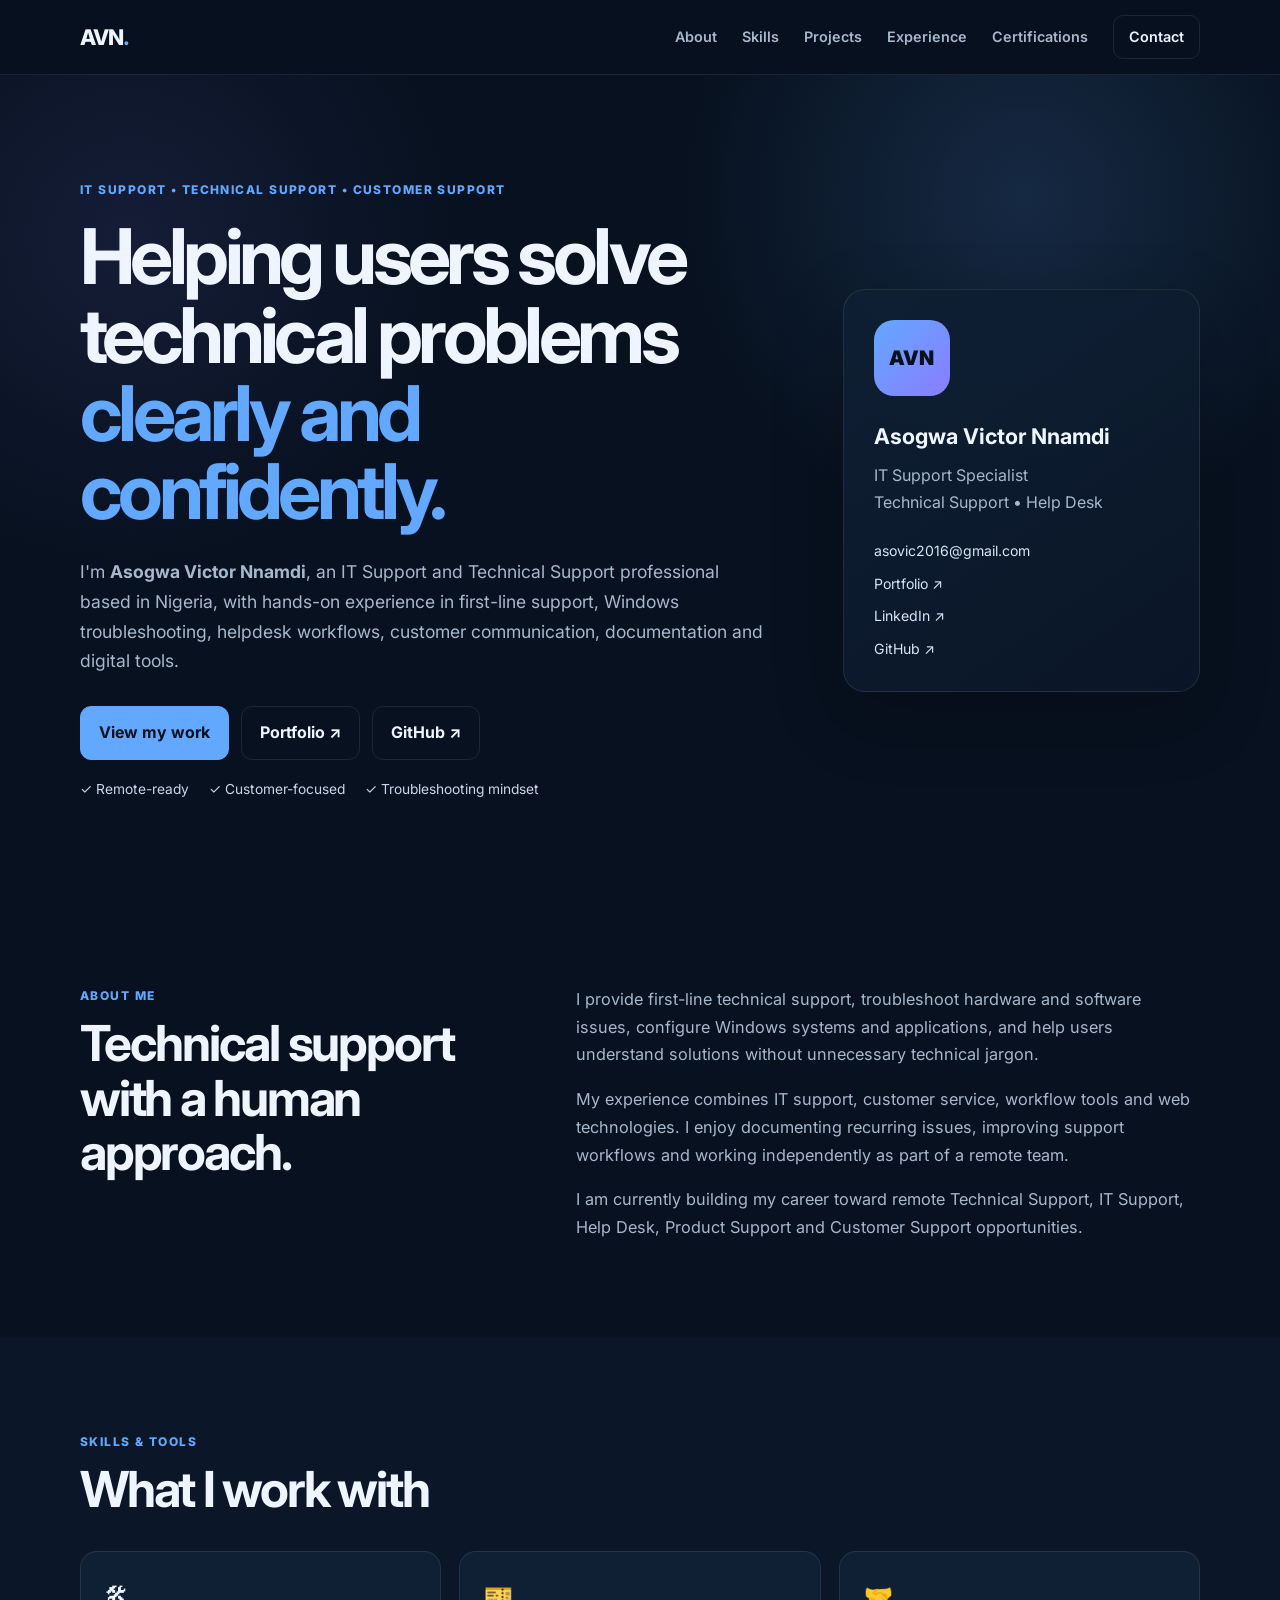
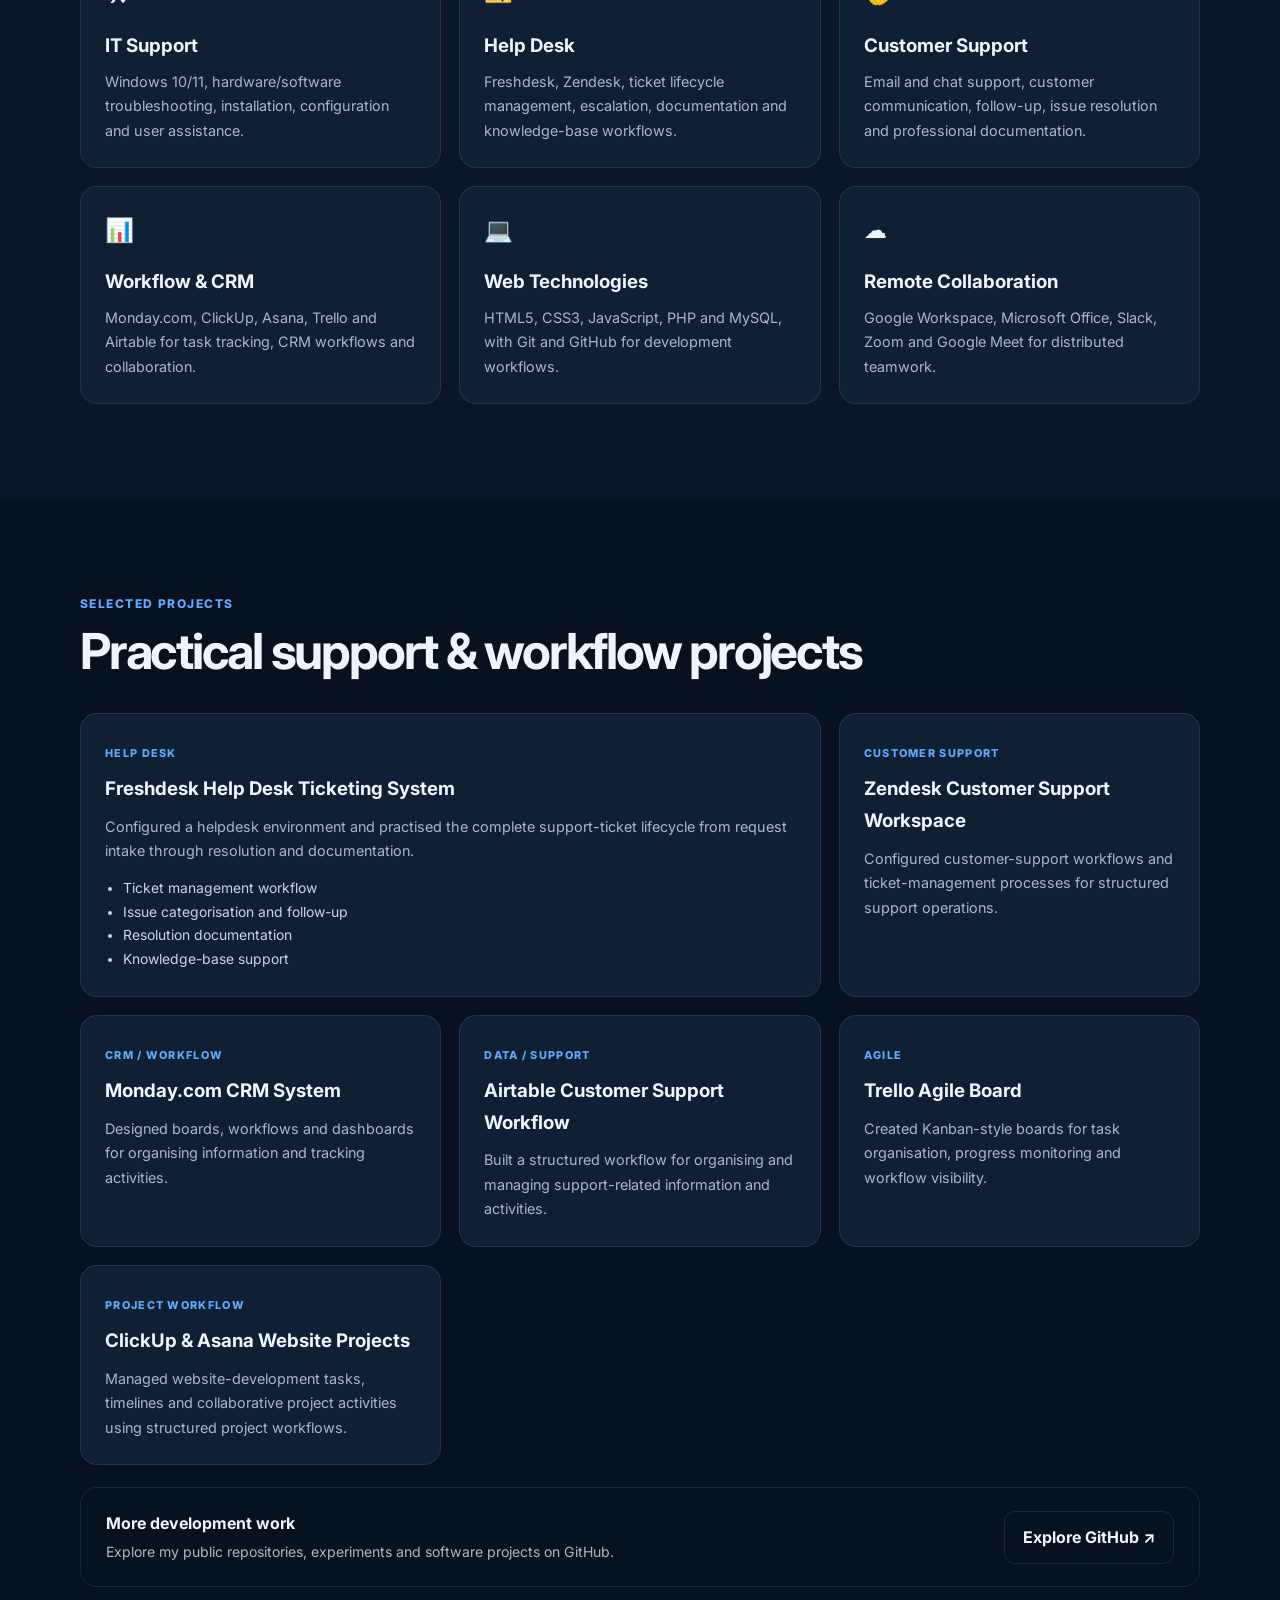
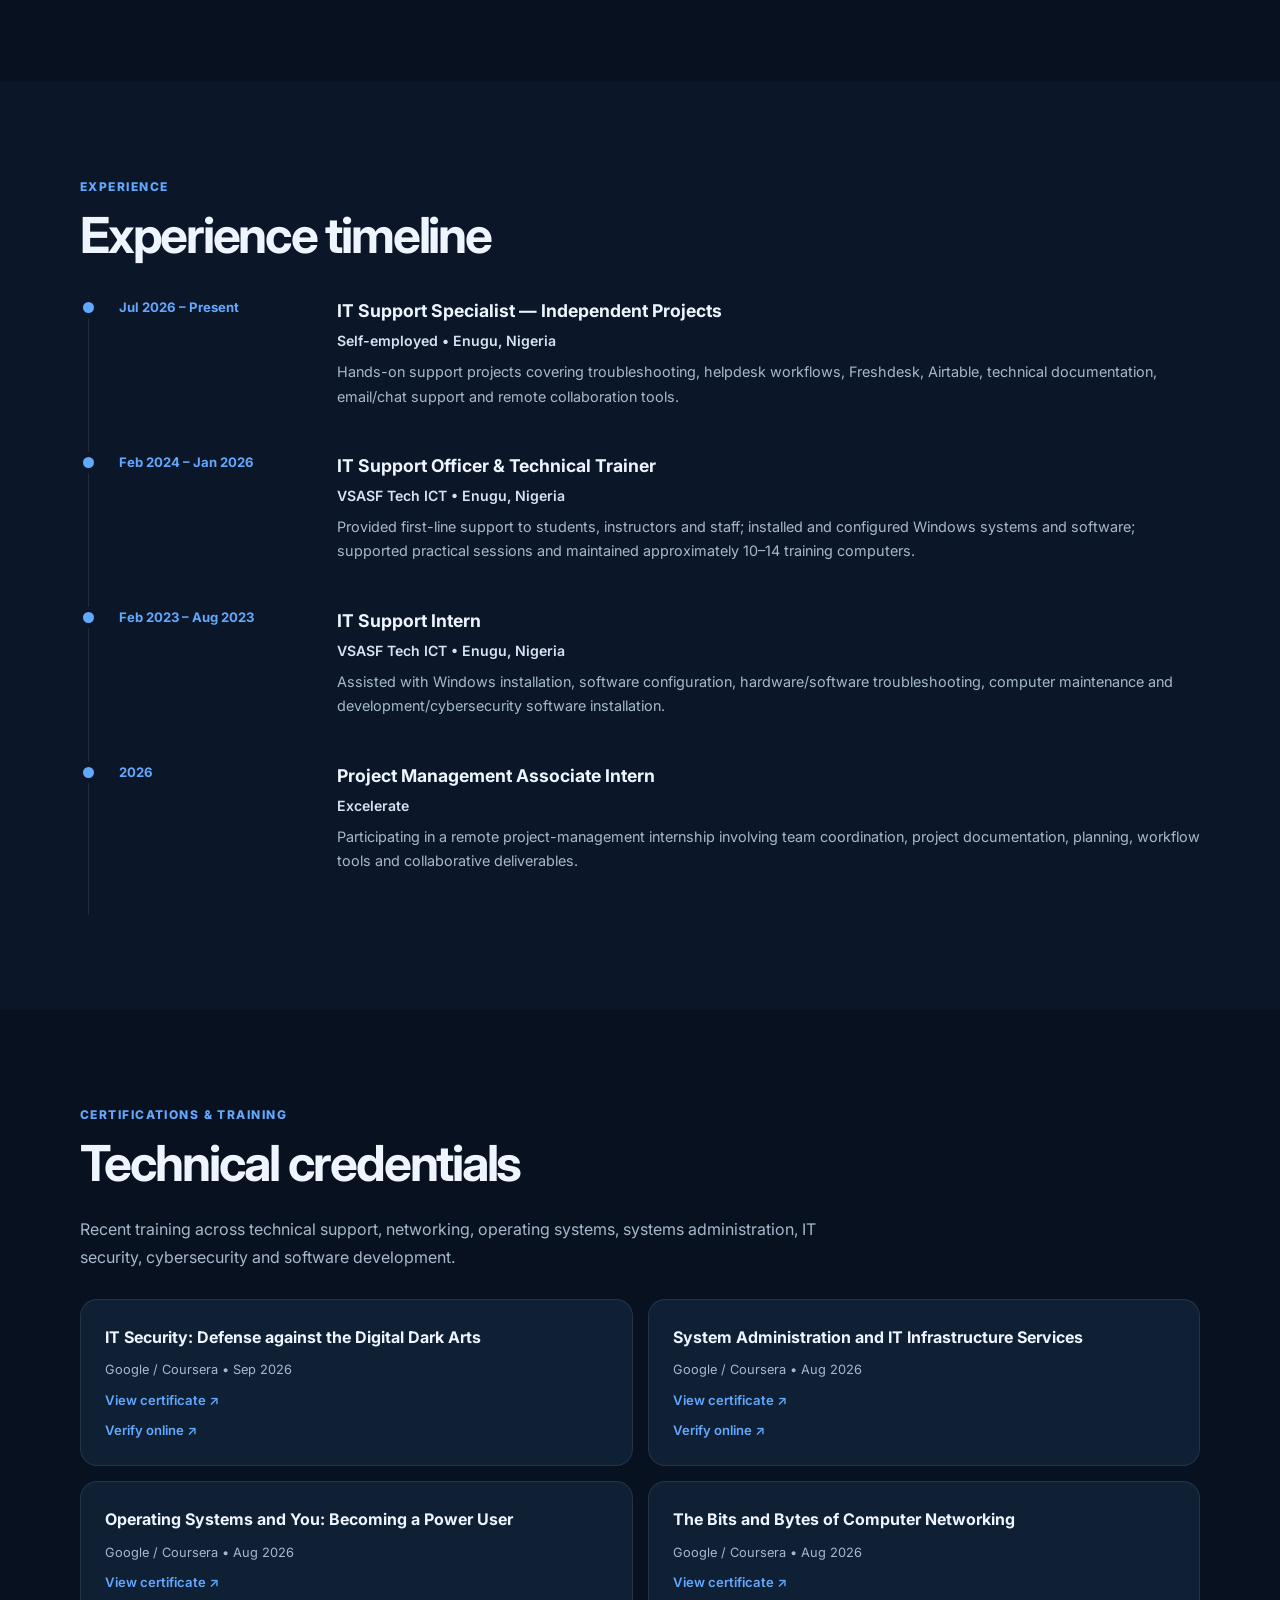
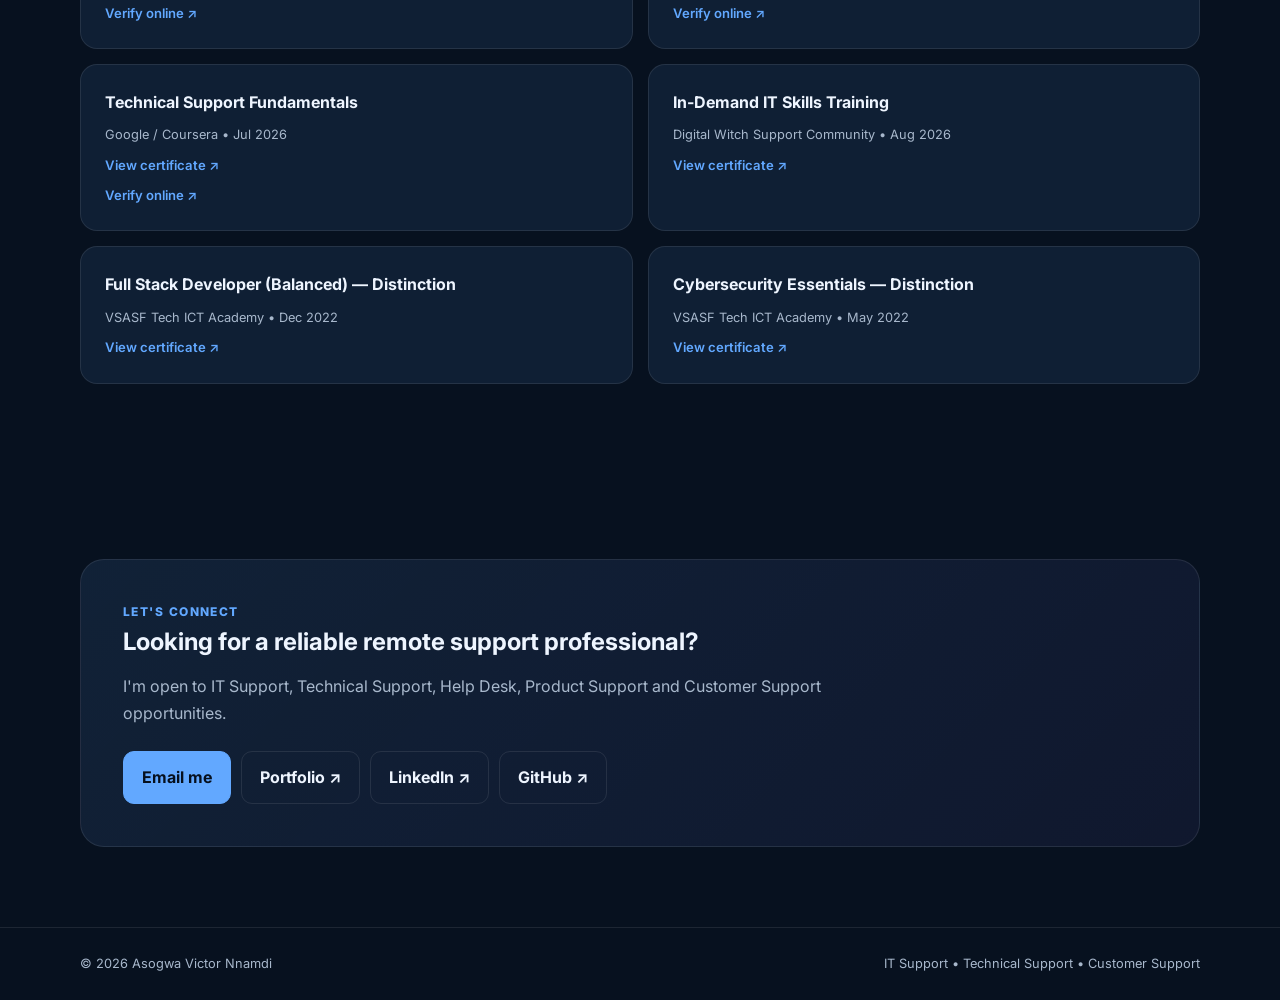
==== va/index.html @ 349ba72a "Create VA portfolio section" ====
<!doctype html><html lang="en"><head><meta charset="utf-8"><meta name="viewport" content="width=device-width, initial-scale=1"><title>Asogwa Victor Nnamdi | Virtual Assistant Portfolio</title><meta http-equiv="refresh" content="0;url=../"><link rel="canonical" href="https://asovic25.github.io/"></head><body><p>Virtual Assistant portfolio build placeholder.</p></body></html>
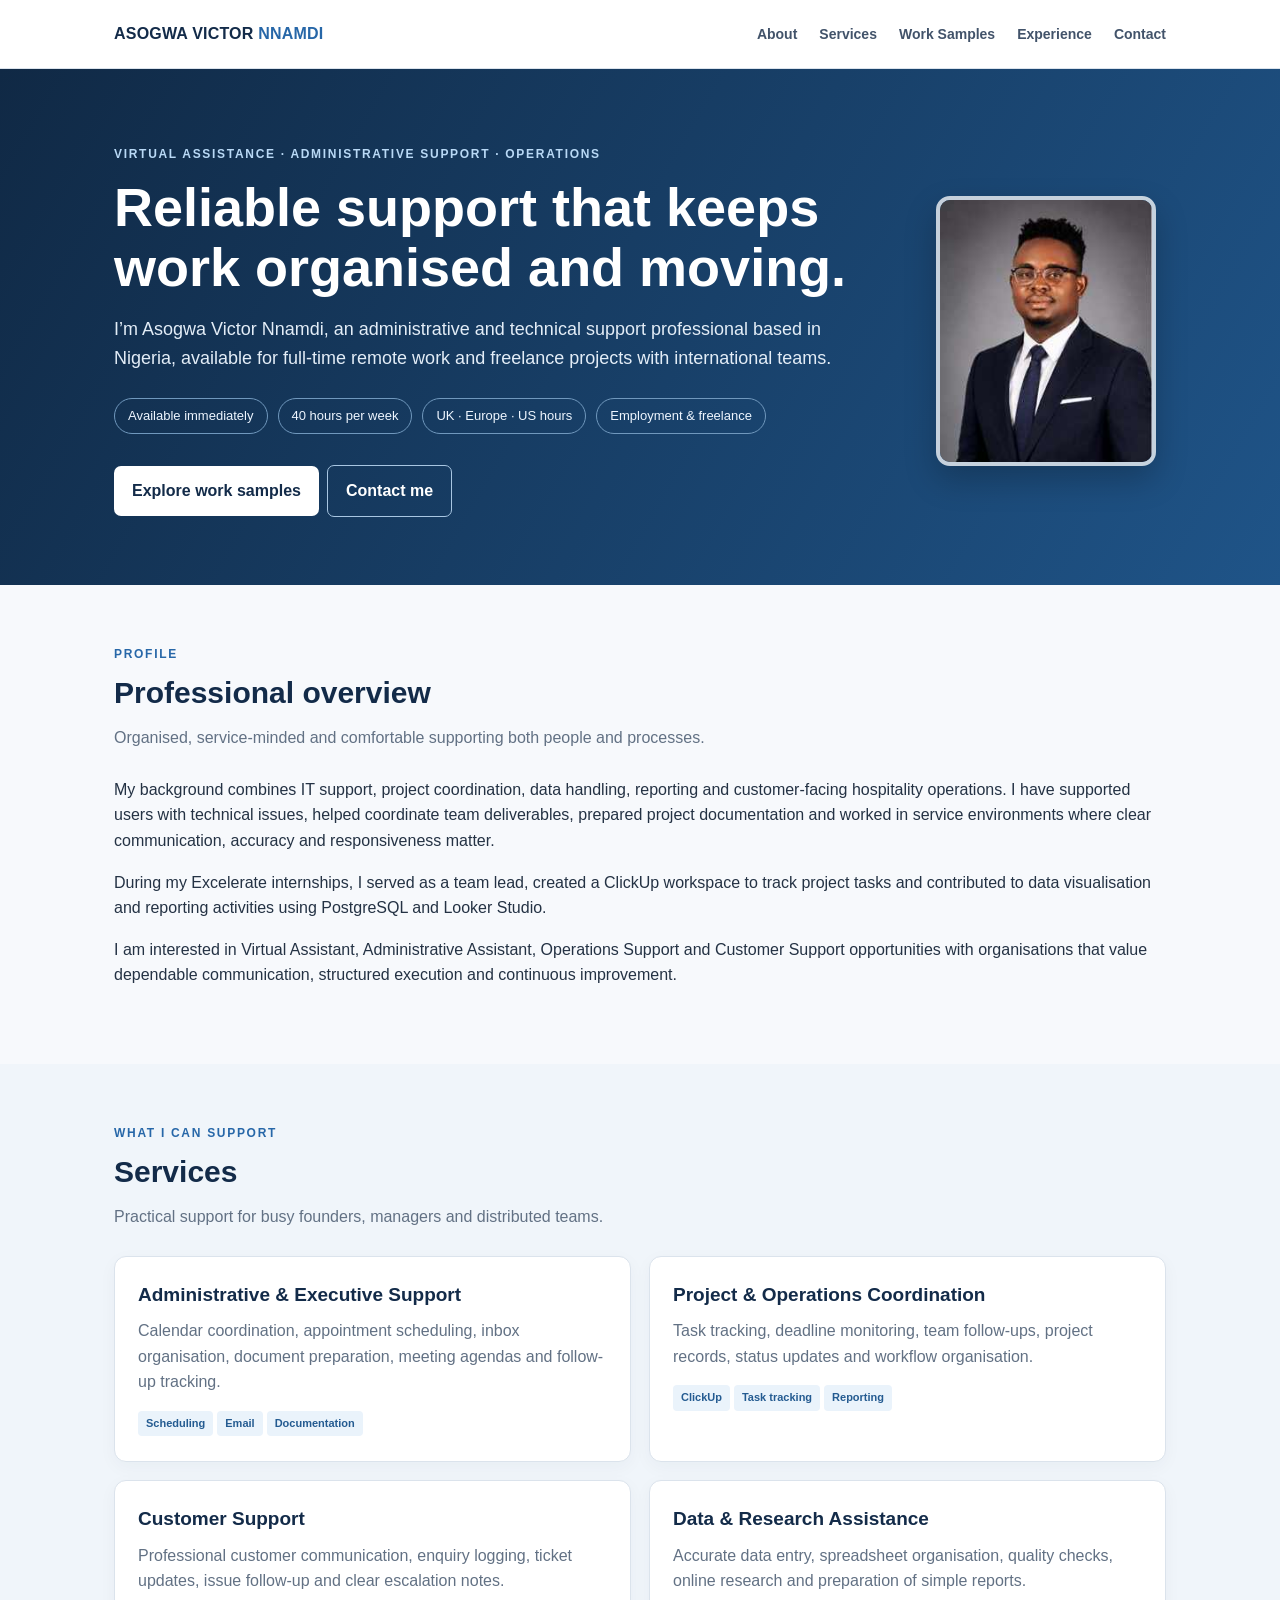
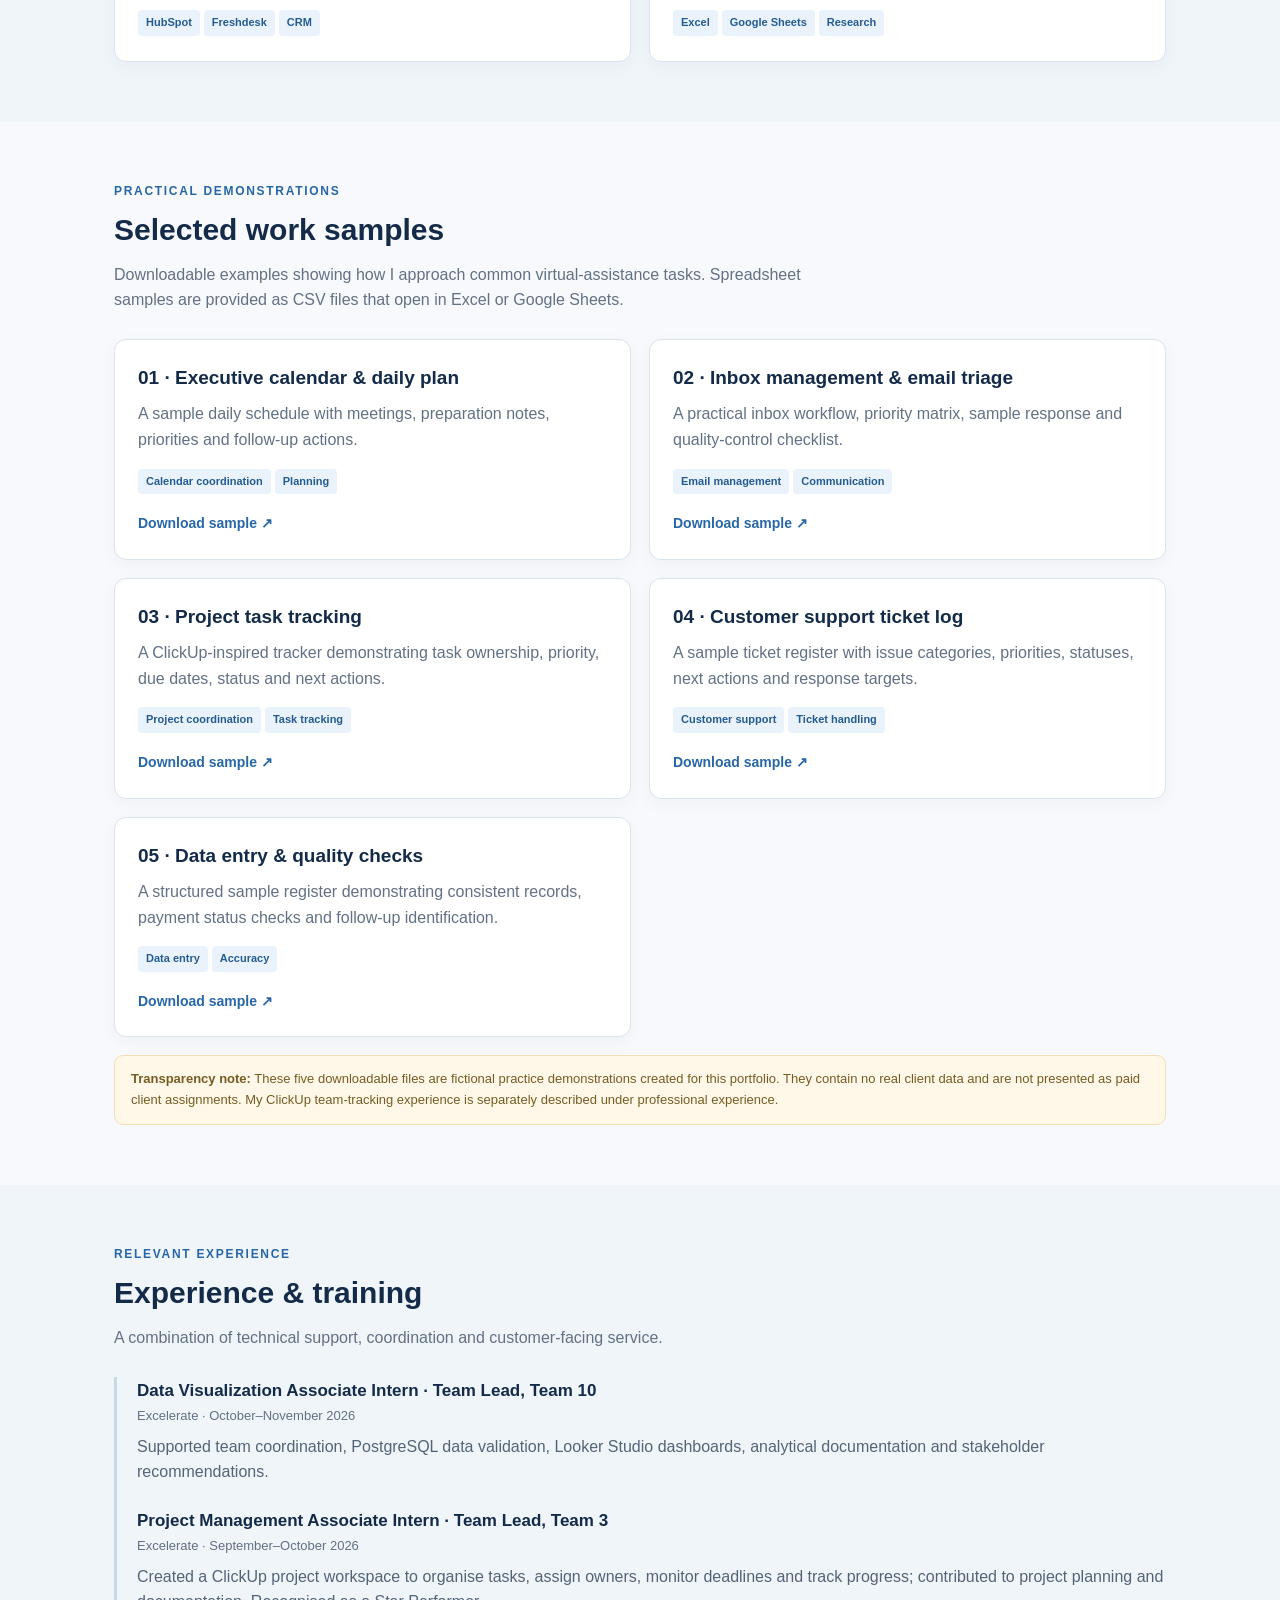
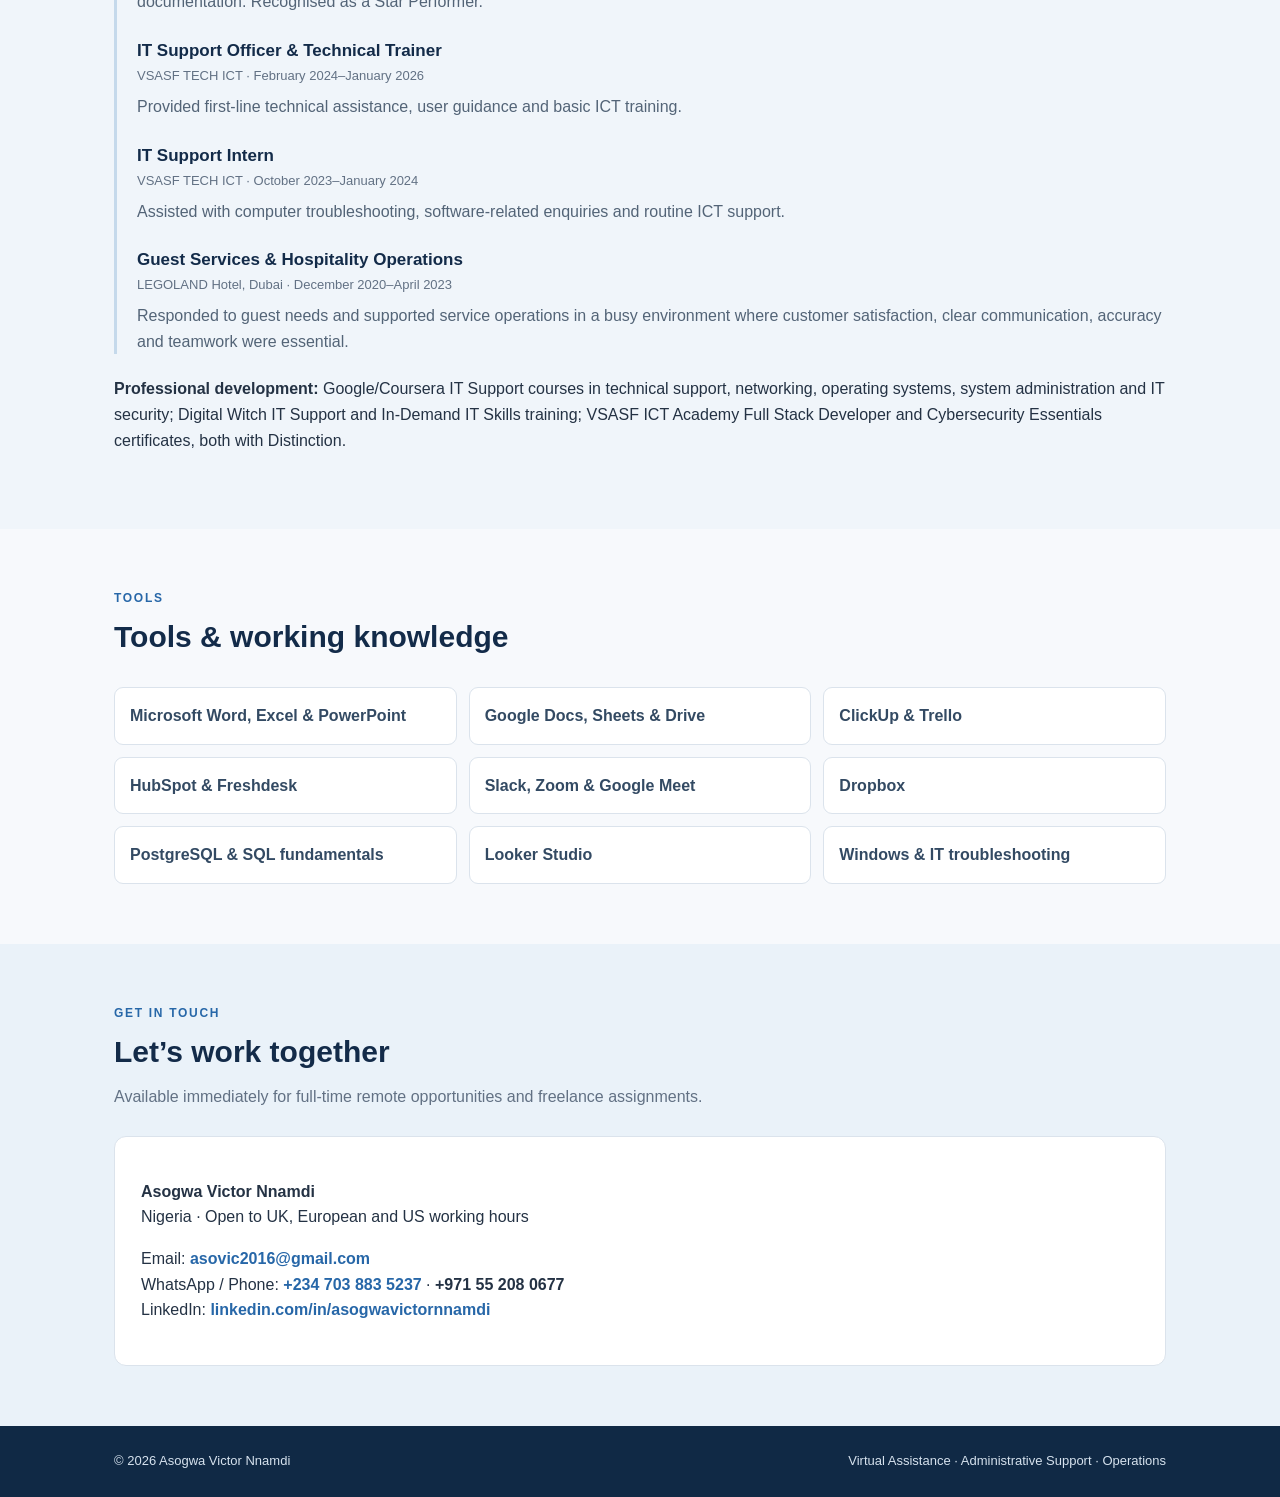
==== commit f82bb340: "Publish Virtual Assistant portfolio page" ====
--- a/va/index.html
+++ b/va/index.html
@@ -1 +1,70 @@
-<!doctype html><html lang="en"><head><meta charset="utf-8"><meta name="viewport" content="width=device-width, initial-scale=1"><title>Asogwa Victor Nnamdi | Virtual Assistant Portfolio</title><meta http-equiv="refresh" content="0;url=../"><link rel="canonical" href="https://asovic25.github.io/"></head><body><p>Virtual Assistant portfolio build placeholder.</p></body></html>+<!doctype html>
+<html lang="en">
+<head>
+<meta charset="utf-8">
+<meta name="viewport" content="width=device-width, initial-scale=1">
+<meta name="description" content="Asogwa Victor Nnamdi — Virtual Assistant portfolio for administrative support, project coordination, customer support and data management.">
+<title>Asogwa Victor Nnamdi | Virtual Assistant Portfolio</title>
+<style>
+:root{--navy:#132b49;--blue:#2767a8;--sky:#eaf3fb;--ink:#243244;--muted:#627184;--line:#dbe3ec;--bg:#f7f9fc}
+*{box-sizing:border-box}html{scroll-behavior:smooth}body{margin:0;font-family:Inter,Segoe UI,Arial,sans-serif;color:var(--ink);background:var(--bg);line-height:1.6}a{color:var(--blue);text-decoration:none}a:hover{text-decoration:underline}.wrap{max-width:1100px;margin:auto;padding:0 24px}
+header{background:white;border-bottom:1px solid var(--line);position:sticky;top:0;z-index:5}.nav{height:68px;display:flex;align-items:center;justify-content:space-between}.brand{font-weight:800;color:var(--navy);letter-spacing:.2px}.brand span{color:var(--blue)}nav a{margin-left:22px;color:#42536a;font-size:14px;font-weight:600}
+.hero{background:linear-gradient(120deg,#102945,#1f5488);color:white;padding:76px 0 68px}.hero-layout{display:grid;grid-template-columns:minmax(0,1fr) 230px;gap:42px;align-items:center}.eyebrow,.kicker{font-size:12px;text-transform:uppercase;letter-spacing:1.7px;font-weight:800;color:#b9d9f6}.kicker{color:var(--blue)}h1{font-size:clamp(34px,5vw,54px);line-height:1.1;margin:14px 0}.hero p{font-size:18px;max-width:730px;color:#e3edf7}.portrait{width:220px;height:270px;object-fit:cover;object-position:center 24%;border-radius:14px;border:4px solid rgba(255,255,255,.75);box-shadow:0 14px 32px rgba(0,0,0,.22)}.chips{display:flex;gap:10px;flex-wrap:wrap;margin:25px 0}.chip{border:1px solid #7098bd;border-radius:30px;padding:7px 13px;font-size:13px;color:#eef6ff}.btn{display:inline-block;background:white;color:var(--navy);padding:12px 18px;border-radius:7px;font-weight:700;margin:6px 8px 0 0}.btn.secondary{background:transparent;border:1px solid #a8c6e2;color:white}
+section{padding:60px 0}.section-head{max-width:740px;margin-bottom:26px}h2{font-size:30px;color:var(--navy);margin:5px 0 8px}.lead{color:var(--muted);margin:0}.grid{display:grid;grid-template-columns:repeat(2,minmax(0,1fr));gap:18px}.card{background:white;border:1px solid var(--line);border-radius:12px;padding:23px;box-shadow:0 5px 18px rgba(24,50,80,.04)}.card h3{margin:0 0 8px;color:var(--navy);font-size:19px}.card p{color:var(--muted);margin:0 0 14px}.tag{display:inline-block;background:var(--sky);color:#245b91;border-radius:4px;padding:4px 8px;font-size:11px;font-weight:700;margin:2px 4px 2px 0}.sample-links{margin-top:14px}.sample-links a{font-weight:700;font-size:14px}
+.skills{display:grid;grid-template-columns:repeat(3,1fr);gap:12px}.skill{background:white;border:1px solid var(--line);border-radius:9px;padding:15px;font-weight:650;color:#334a63}.timeline{border-left:3px solid #c5d9eb;padding-left:20px}.item{margin:0 0 22px}.item h3{margin:0;color:var(--navy);font-size:17px}.meta{font-size:13px;color:var(--muted);margin:2px 0 7px}.item p{margin:0;color:#536477}.note{background:#fff8e8;border:1px solid #f0dfb5;border-radius:9px;padding:13px 16px;color:#765c23;font-size:13px;margin-top:18px}.contact{background:#eaf2f9}.contactbox{background:white;border:1px solid var(--line);padding:26px;border-radius:12px}footer{background:#102945;color:#d6e2ee;padding:25px 0;font-size:13px}.foot{display:flex;justify-content:space-between;gap:15px;flex-wrap:wrap}
+@media(max-width:760px){nav{display:none}.grid,.skills{grid-template-columns:1fr}.hero{padding:54px 0}.hero-layout{grid-template-columns:1fr;gap:24px}.portrait{width:170px;height:210px;grid-row:1}.wrap{padding:0 18px}section{padding:44px 0}}
+</style>
+</head>
+<body>
+<header><div class="wrap nav"><div class="brand">ASOGWA VICTOR <span>NNAMDI</span></div><nav><a href="#about">About</a><a href="#services">Services</a><a href="#work">Work Samples</a><a href="#experience">Experience</a><a href="#contact">Contact</a></nav></div></header>
+<main>
+<section class="hero"><div class="wrap hero-layout"><div>
+<div class="eyebrow">Virtual Assistance · Administrative Support · Operations</div>
+<h1>Reliable support that keeps work organised and moving.</h1>
+<p>I’m Asogwa Victor Nnamdi, an administrative and technical support professional based in Nigeria, available for full-time remote work and freelance projects with international teams.</p>
+<div class="chips"><span class="chip">Available immediately</span><span class="chip">40 hours per week</span><span class="chip">UK · Europe · US hours</span><span class="chip">Employment & freelance</span></div>
+<a class="btn" href="#work">Explore work samples</a><a class="btn secondary" href="#contact">Contact me</a>
+</div><img class="portrait" src="" alt="Professional portrait of Asogwa Victor Nnamdi" id="portrait"></div></section>
+<section id="about"><div class="wrap"><div class="section-head"><div class="kicker">Profile</div><h2>Professional overview</h2><p class="lead">Organised, service-minded and comfortable supporting both people and processes.</p></div>
+<p>My background combines IT support, project coordination, data handling, reporting and customer-facing hospitality operations. I have supported users with technical issues, helped coordinate team deliverables, prepared project documentation and worked in service environments where clear communication, accuracy and responsiveness matter.</p>
+<p>During my Excelerate internships, I served as a team lead, created a ClickUp workspace to track project tasks and contributed to data visualisation and reporting activities using PostgreSQL and Looker Studio.</p>
+<p>I am interested in Virtual Assistant, Administrative Assistant, Operations Support and Customer Support opportunities with organisations that value dependable communication, structured execution and continuous improvement.</p>
+</div></section>
+<section id="services" style="background:#f0f5fa"><div class="wrap"><div class="section-head"><div class="kicker">What I can support</div><h2>Services</h2><p class="lead">Practical support for busy founders, managers and distributed teams.</p></div>
+<div class="grid">
+<div class="card"><h3>Administrative & Executive Support</h3><p>Calendar coordination, appointment scheduling, inbox organisation, document preparation, meeting agendas and follow-up tracking.</p><span class="tag">Scheduling</span><span class="tag">Email</span><span class="tag">Documentation</span></div>
+<div class="card"><h3>Project & Operations Coordination</h3><p>Task tracking, deadline monitoring, team follow-ups, project records, status updates and workflow organisation.</p><span class="tag">ClickUp</span><span class="tag">Task tracking</span><span class="tag">Reporting</span></div>
+<div class="card"><h3>Customer Support</h3><p>Professional customer communication, enquiry logging, ticket updates, issue follow-up and clear escalation notes.</p><span class="tag">HubSpot</span><span class="tag">Freshdesk</span><span class="tag">CRM</span></div>
+<div class="card"><h3>Data & Research Assistance</h3><p>Accurate data entry, spreadsheet organisation, quality checks, online research and preparation of simple reports.</p><span class="tag">Excel</span><span class="tag">Google Sheets</span><span class="tag">Research</span></div>
+</div></div></section>
+<section id="work"><div class="wrap"><div class="section-head"><div class="kicker">Practical demonstrations</div><h2>Selected work samples</h2><p class="lead">Downloadable examples showing how I approach common virtual-assistance tasks. Spreadsheet samples are provided as CSV files that open in Excel or Google Sheets.</p></div>
+<div class="grid">
+<div class="card"><h3>01 · Executive calendar & daily plan</h3><p>A sample daily schedule with meetings, preparation notes, priorities and follow-up actions.</p><span class="tag">Calendar coordination</span><span class="tag">Planning</span><div class="sample-links"><a href="samples/Executive_Calendar_and_Daily_Plan.csv" download>Download sample ↗</a></div></div>
+<div class="card"><h3>02 · Inbox management & email triage</h3><p>A practical inbox workflow, priority matrix, sample response and quality-control checklist.</p><span class="tag">Email management</span><span class="tag">Communication</span><div class="sample-links"><a href="samples/Inbox_Management_Work_Sample.txt" download>Download sample ↗</a></div></div>
+<div class="card"><h3>03 · Project task tracking</h3><p>A ClickUp-inspired tracker demonstrating task ownership, priority, due dates, status and next actions.</p><span class="tag">Project coordination</span><span class="tag">Task tracking</span><div class="sample-links"><a href="samples/Project_Task_Tracking_Demo.csv" download>Download sample ↗</a></div></div>
+<div class="card"><h3>04 · Customer support ticket log</h3><p>A sample ticket register with issue categories, priorities, statuses, next actions and response targets.</p><span class="tag">Customer support</span><span class="tag">Ticket handling</span><div class="sample-links"><a href="samples/Customer_Support_Ticket_Log.csv" download>Download sample ↗</a></div></div>
+<div class="card"><h3>05 · Data entry & quality checks</h3><p>A structured sample register demonstrating consistent records, payment status checks and follow-up identification.</p><span class="tag">Data entry</span><span class="tag">Accuracy</span><div class="sample-links"><a href="samples/Data_Entry_and_Quality_Check.csv" download>Download sample ↗</a></div></div>
+</div>
+<div class="note"><strong>Transparency note:</strong> These five downloadable files are fictional practice demonstrations created for this portfolio. They contain no real client data and are not presented as paid client assignments. My ClickUp team-tracking experience is separately described under professional experience.</div>
+</div></section>
+<section id="experience" style="background:#f0f5fa"><div class="wrap"><div class="section-head"><div class="kicker">Relevant experience</div><h2>Experience & training</h2><p class="lead">A combination of technical support, coordination and customer-facing service.</p></div>
+<div class="timeline">
+<div class="item"><h3>Data Visualization Associate Intern · Team Lead, Team 10</h3><div class="meta">Excelerate · October–November 2026</div><p>Supported team coordination, PostgreSQL data validation, Looker Studio dashboards, analytical documentation and stakeholder recommendations.</p></div>
+<div class="item"><h3>Project Management Associate Intern · Team Lead, Team 3</h3><div class="meta">Excelerate · September–October 2026</div><p>Created a ClickUp project workspace to organise tasks, assign owners, monitor deadlines and track progress; contributed to project planning and documentation. Recognised as a Star Performer.</p></div>
+<div class="item"><h3>IT Support Officer & Technical Trainer</h3><div class="meta">VSASF TECH ICT · February 2024–January 2026</div><p>Provided first-line technical assistance, user guidance and basic ICT training.</p></div>
+<div class="item"><h3>IT Support Intern</h3><div class="meta">VSASF TECH ICT · October 2023–January 2024</div><p>Assisted with computer troubleshooting, software-related enquiries and routine ICT support.</p></div>
+<div class="item"><h3>Guest Services & Hospitality Operations</h3><div class="meta">LEGOLAND Hotel, Dubai · December 2020–April 2023</div><p>Responded to guest needs and supported service operations in a busy environment where customer satisfaction, clear communication, accuracy and teamwork were essential.</p></div>
+</div>
+<p><strong>Professional development:</strong> Google/Coursera IT Support courses in technical support, networking, operating systems, system administration and IT security; Digital Witch IT Support and In-Demand IT Skills training; VSASF ICT Academy Full Stack Developer and Cybersecurity Essentials certificates, both with Distinction.</p>
+</div></section>
+<section><div class="wrap"><div class="section-head"><div class="kicker">Tools</div><h2>Tools & working knowledge</h2></div>
+<div class="skills"><div class="skill">Microsoft Word, Excel & PowerPoint</div><div class="skill">Google Docs, Sheets & Drive</div><div class="skill">ClickUp & Trello</div><div class="skill">HubSpot & Freshdesk</div><div class="skill">Slack, Zoom & Google Meet</div><div class="skill">Dropbox</div><div class="skill">PostgreSQL & SQL fundamentals</div><div class="skill">Looker Studio</div><div class="skill">Windows & IT troubleshooting</div></div></div></section>
+<section class="contact" id="contact"><div class="wrap"><div class="section-head"><div class="kicker">Get in touch</div><h2>Let’s work together</h2><p class="lead">Available immediately for full-time remote opportunities and freelance assignments.</p></div>
+<div class="contactbox"><p><strong>Asogwa Victor Nnamdi</strong><br>Nigeria · Open to UK, European and US working hours</p>
+<p>Email: <strong><a href="mailto:asovic2016@gmail.com">asovic2016@gmail.com</a></strong><br>WhatsApp / Phone: <strong><a href="https://wa.me/2347038835237">+234 703 883 5237</a></strong> · <strong>+971 55 208 0677</strong><br>LinkedIn: <strong><a href="https://www.linkedin.com/in/asogwavictornnamdi" target="_blank" rel="noopener">linkedin.com/in/asogwavictornnamdi</a></strong></p></div>
+</div></section>
+</main><footer><div class="wrap foot"><span>© 2026 Asogwa Victor Nnamdi</span><span>Virtual Assistance · Administrative Support · Operations</span></div></footer>
+<script>
+fetch('assets/profile.jpg.b64').then(r=>{if(!r.ok)throw new Error('Portrait unavailable');return r.text();}).then(encoded=>{document.getElementById('portrait').src='data:image/jpeg;base64,'+encoded.trim();}).catch(()=>{document.getElementById('portrait').alt='Asogwa Victor Nnamdi';});
+</script>
+</body></html>
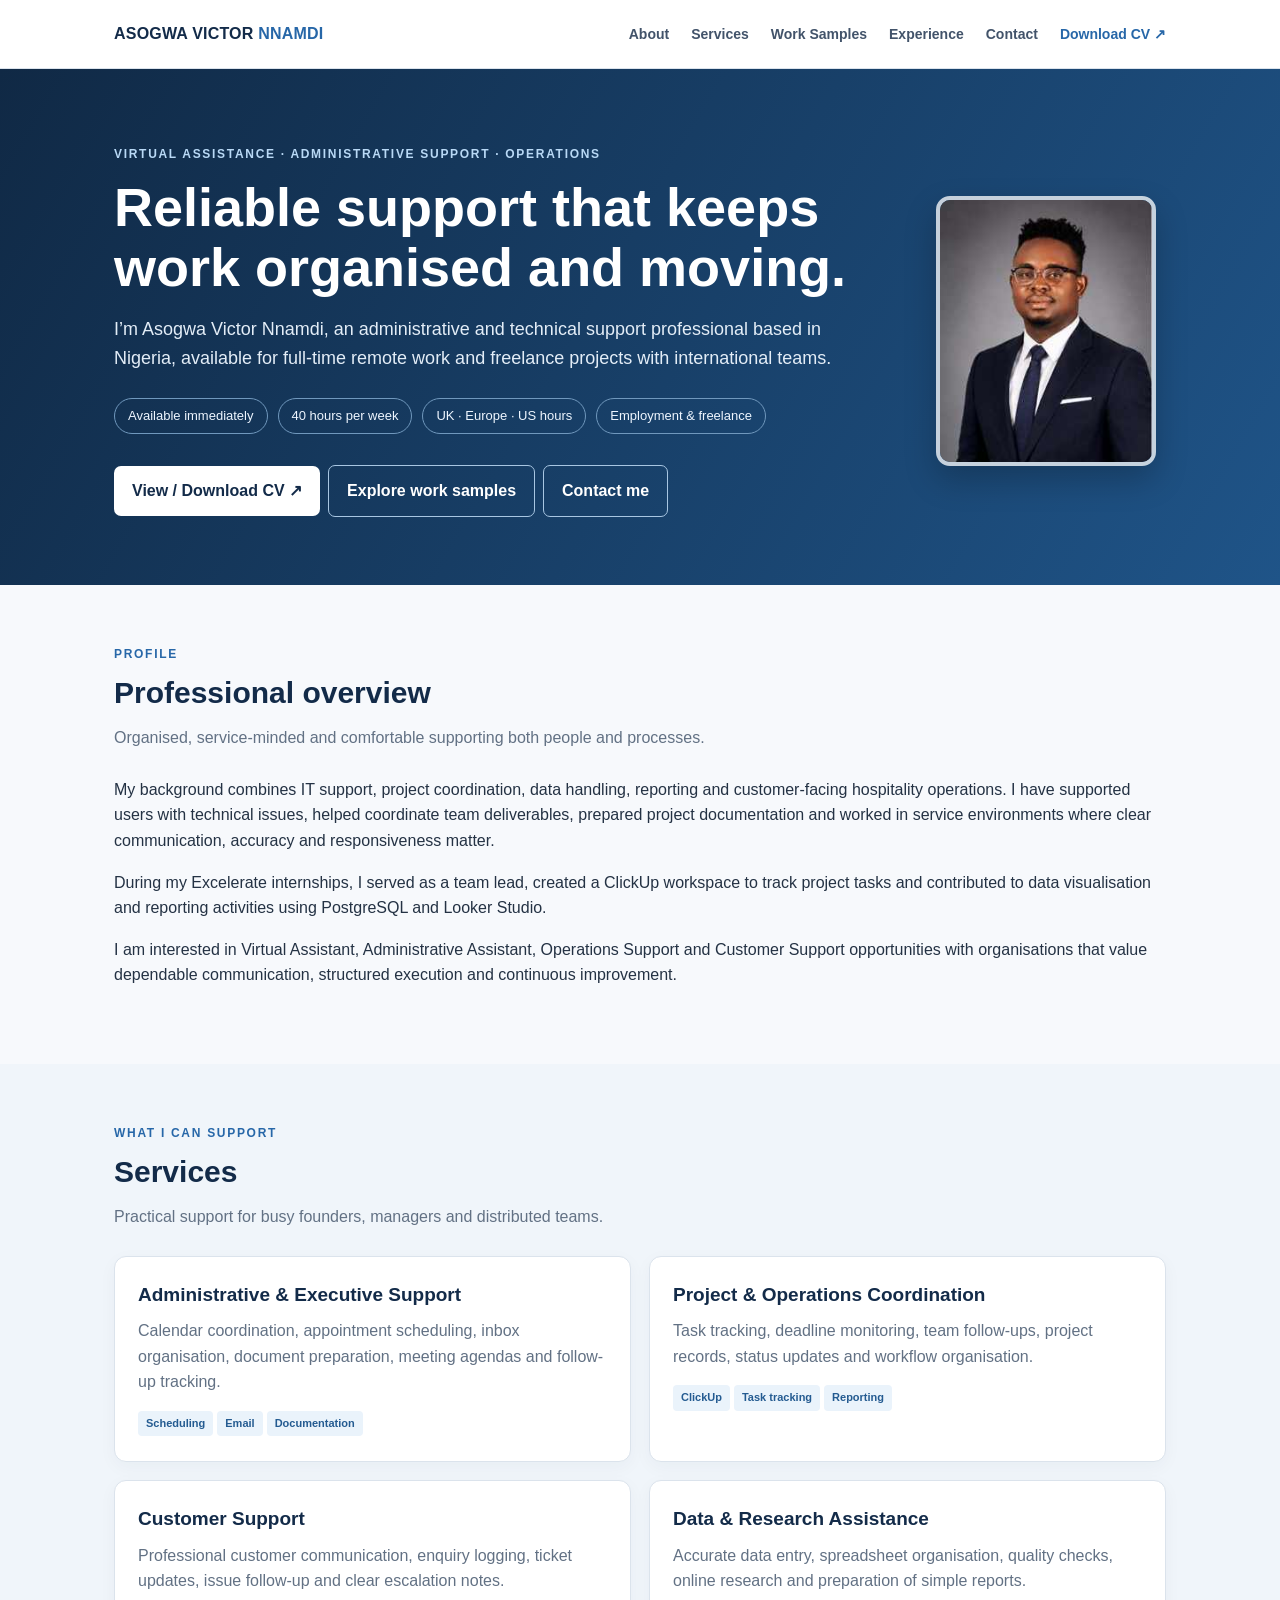
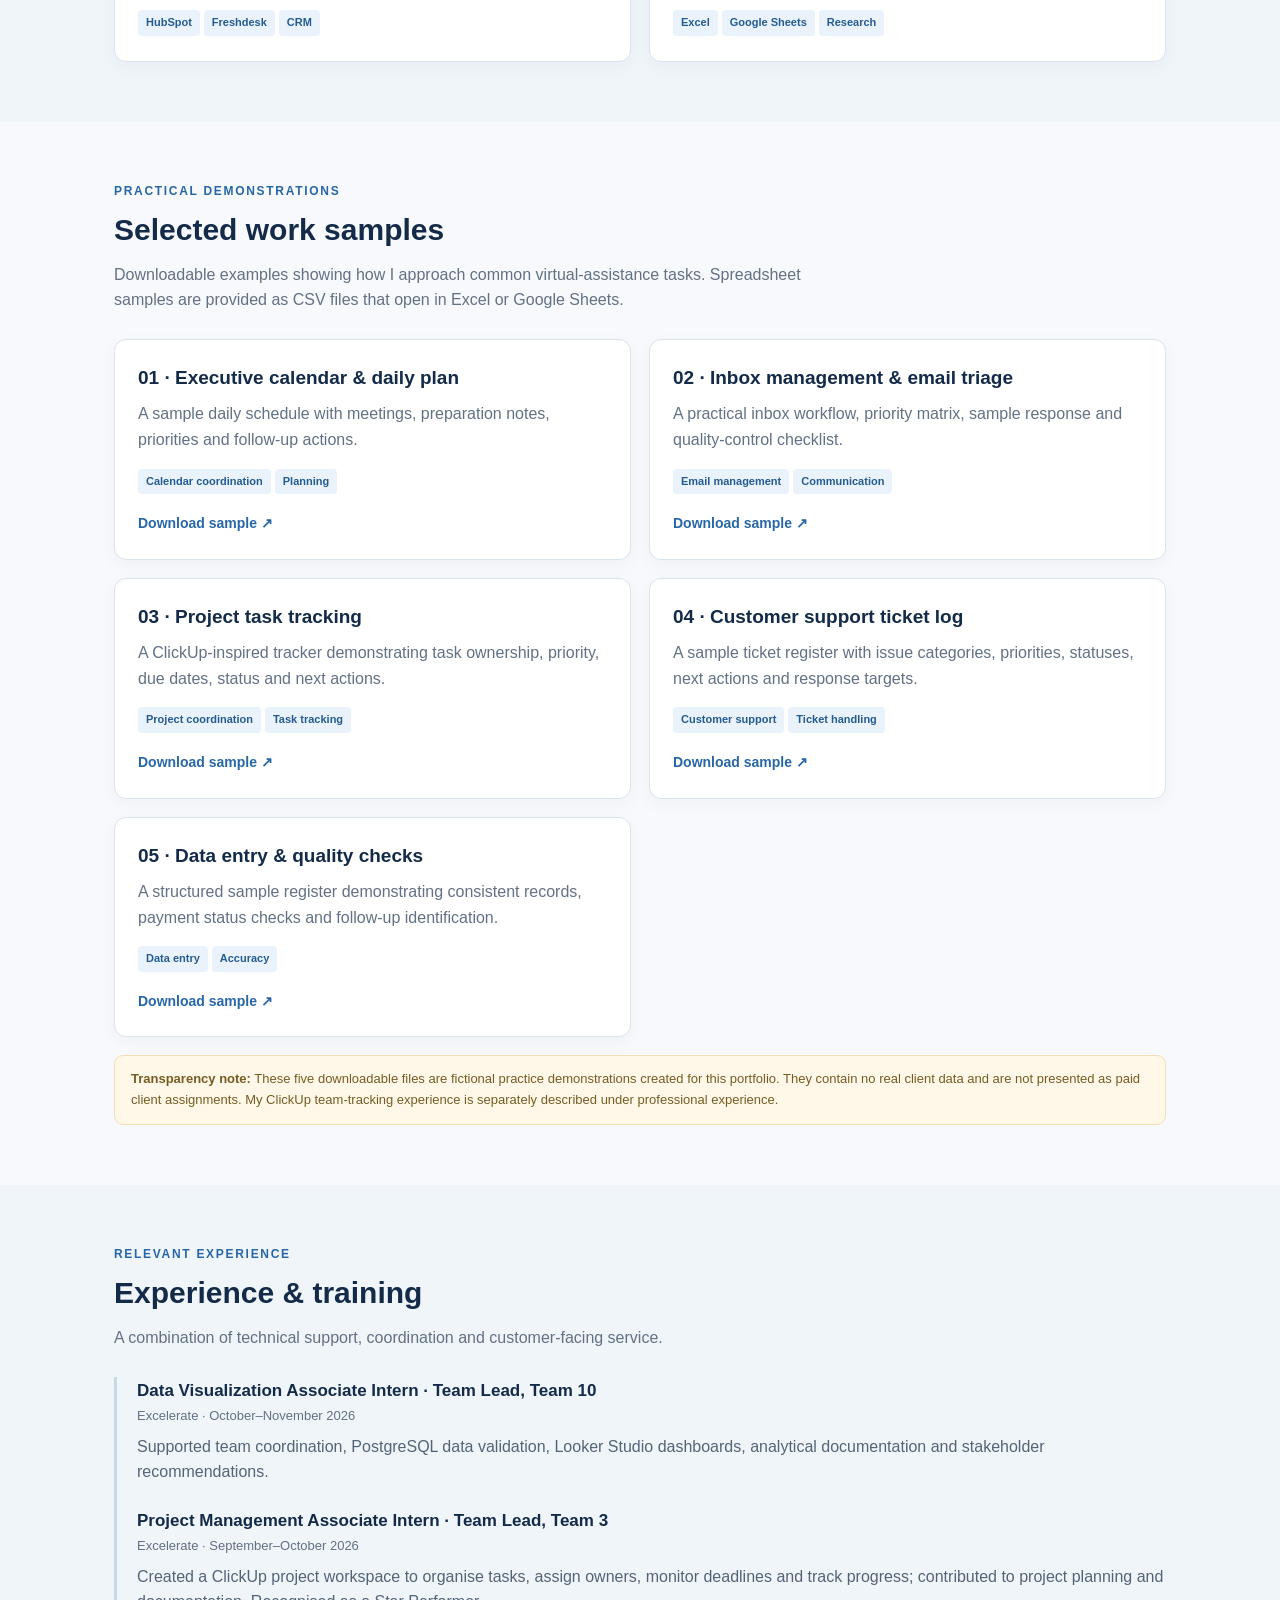
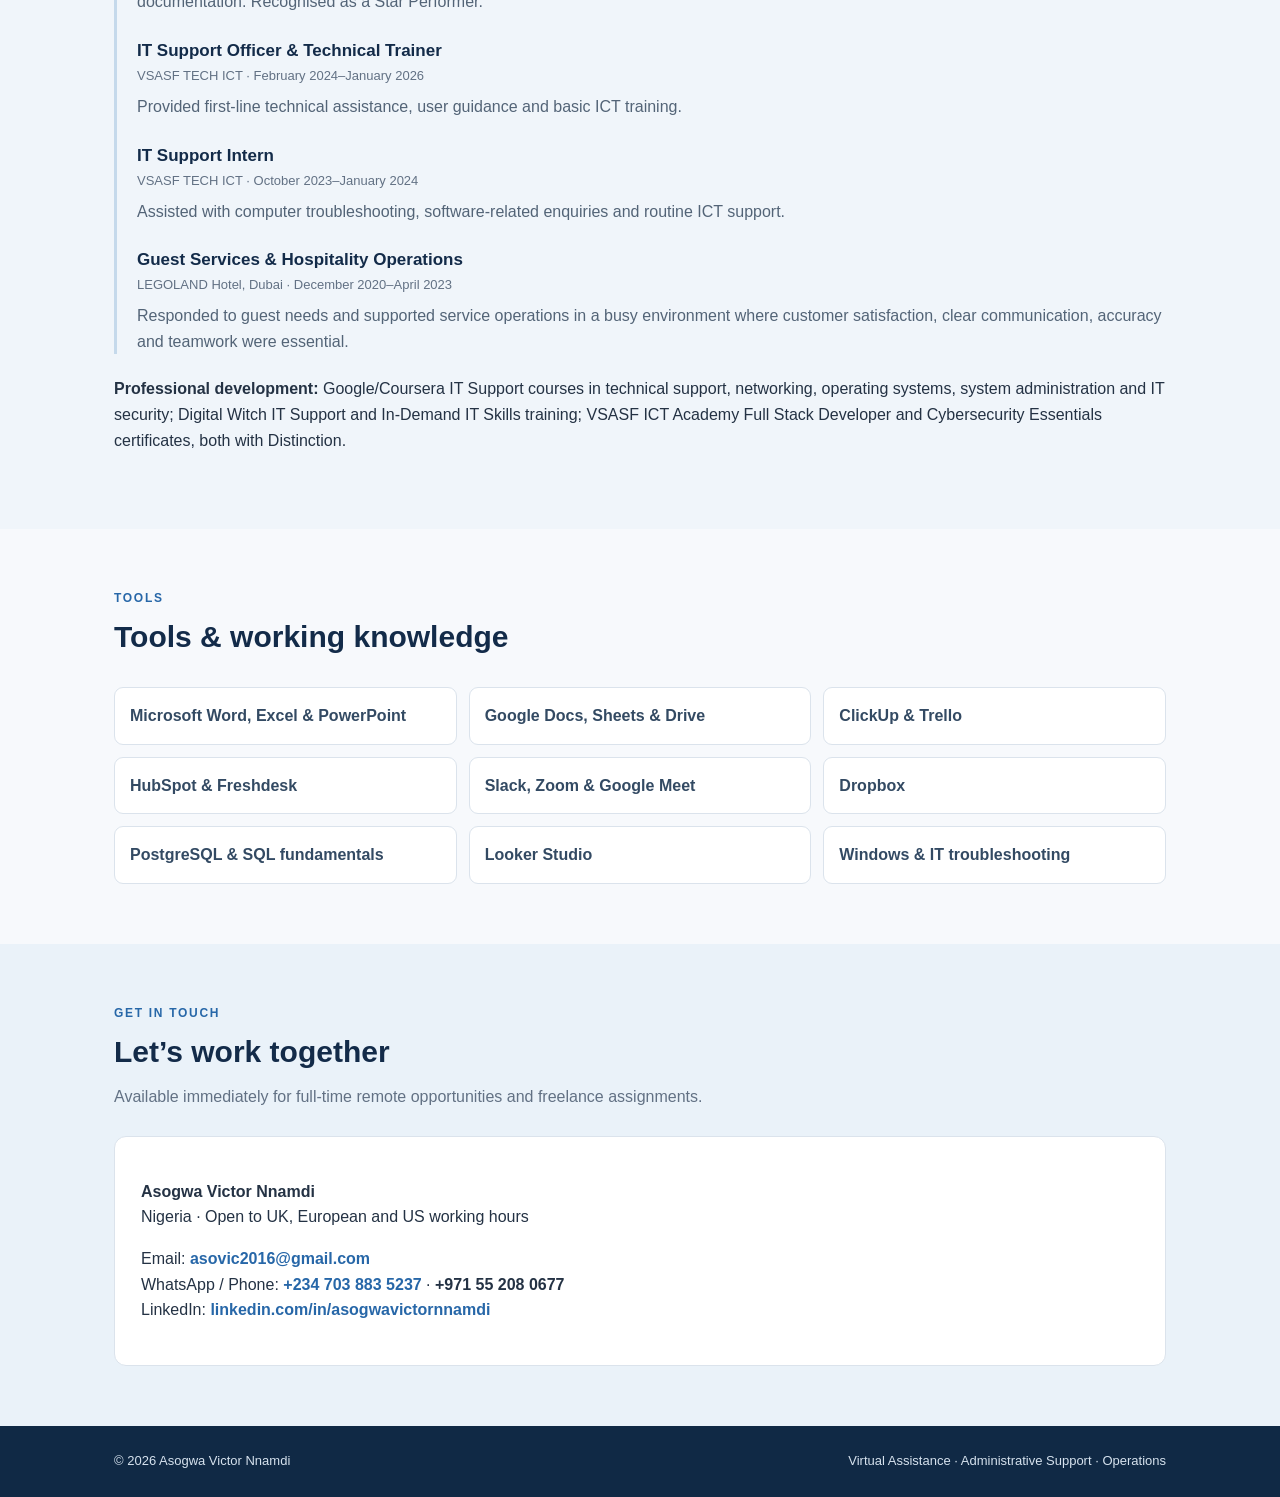
==== commit e4a236cb: "Add CV download link to VA portfolio" ====
--- a/va/index.html
+++ b/va/index.html
@@ -16,14 +16,14 @@
 </style>
 </head>
 <body>
-<header><div class="wrap nav"><div class="brand">ASOGWA VICTOR <span>NNAMDI</span></div><nav><a href="#about">About</a><a href="#services">Services</a><a href="#work">Work Samples</a><a href="#experience">Experience</a><a href="#contact">Contact</a></nav></div></header>
+<header><div class="wrap nav"><div class="brand">ASOGWA VICTOR <span>NNAMDI</span></div><nav><a href="#about">About</a><a href="#services">Services</a><a href="#work">Work Samples</a><a href="#experience">Experience</a><a href="#contact">Contact</a><a href="cv.html" style="color:#2767a8;font-weight:800">Download CV ↗</a></nav></div></header>
 <main>
 <section class="hero"><div class="wrap hero-layout"><div>
 <div class="eyebrow">Virtual Assistance · Administrative Support · Operations</div>
 <h1>Reliable support that keeps work organised and moving.</h1>
 <p>I’m Asogwa Victor Nnamdi, an administrative and technical support professional based in Nigeria, available for full-time remote work and freelance projects with international teams.</p>
 <div class="chips"><span class="chip">Available immediately</span><span class="chip">40 hours per week</span><span class="chip">UK · Europe · US hours</span><span class="chip">Employment & freelance</span></div>
-<a class="btn" href="#work">Explore work samples</a><a class="btn secondary" href="#contact">Contact me</a>
+<a class="btn" href="cv.html">View / Download CV ↗</a><a class="btn secondary" href="#work">Explore work samples</a><a class="btn secondary" href="#contact">Contact me</a>
 </div><img class="portrait" src="" alt="Professional portrait of Asogwa Victor Nnamdi" id="portrait"></div></section>
 <section id="about"><div class="wrap"><div class="section-head"><div class="kicker">Profile</div><h2>Professional overview</h2><p class="lead">Organised, service-minded and comfortable supporting both people and processes.</p></div>
 <p>My background combines IT support, project coordination, data handling, reporting and customer-facing hospitality operations. I have supported users with technical issues, helped coordinate team deliverables, prepared project documentation and worked in service environments where clear communication, accuracy and responsiveness matter.</p>
